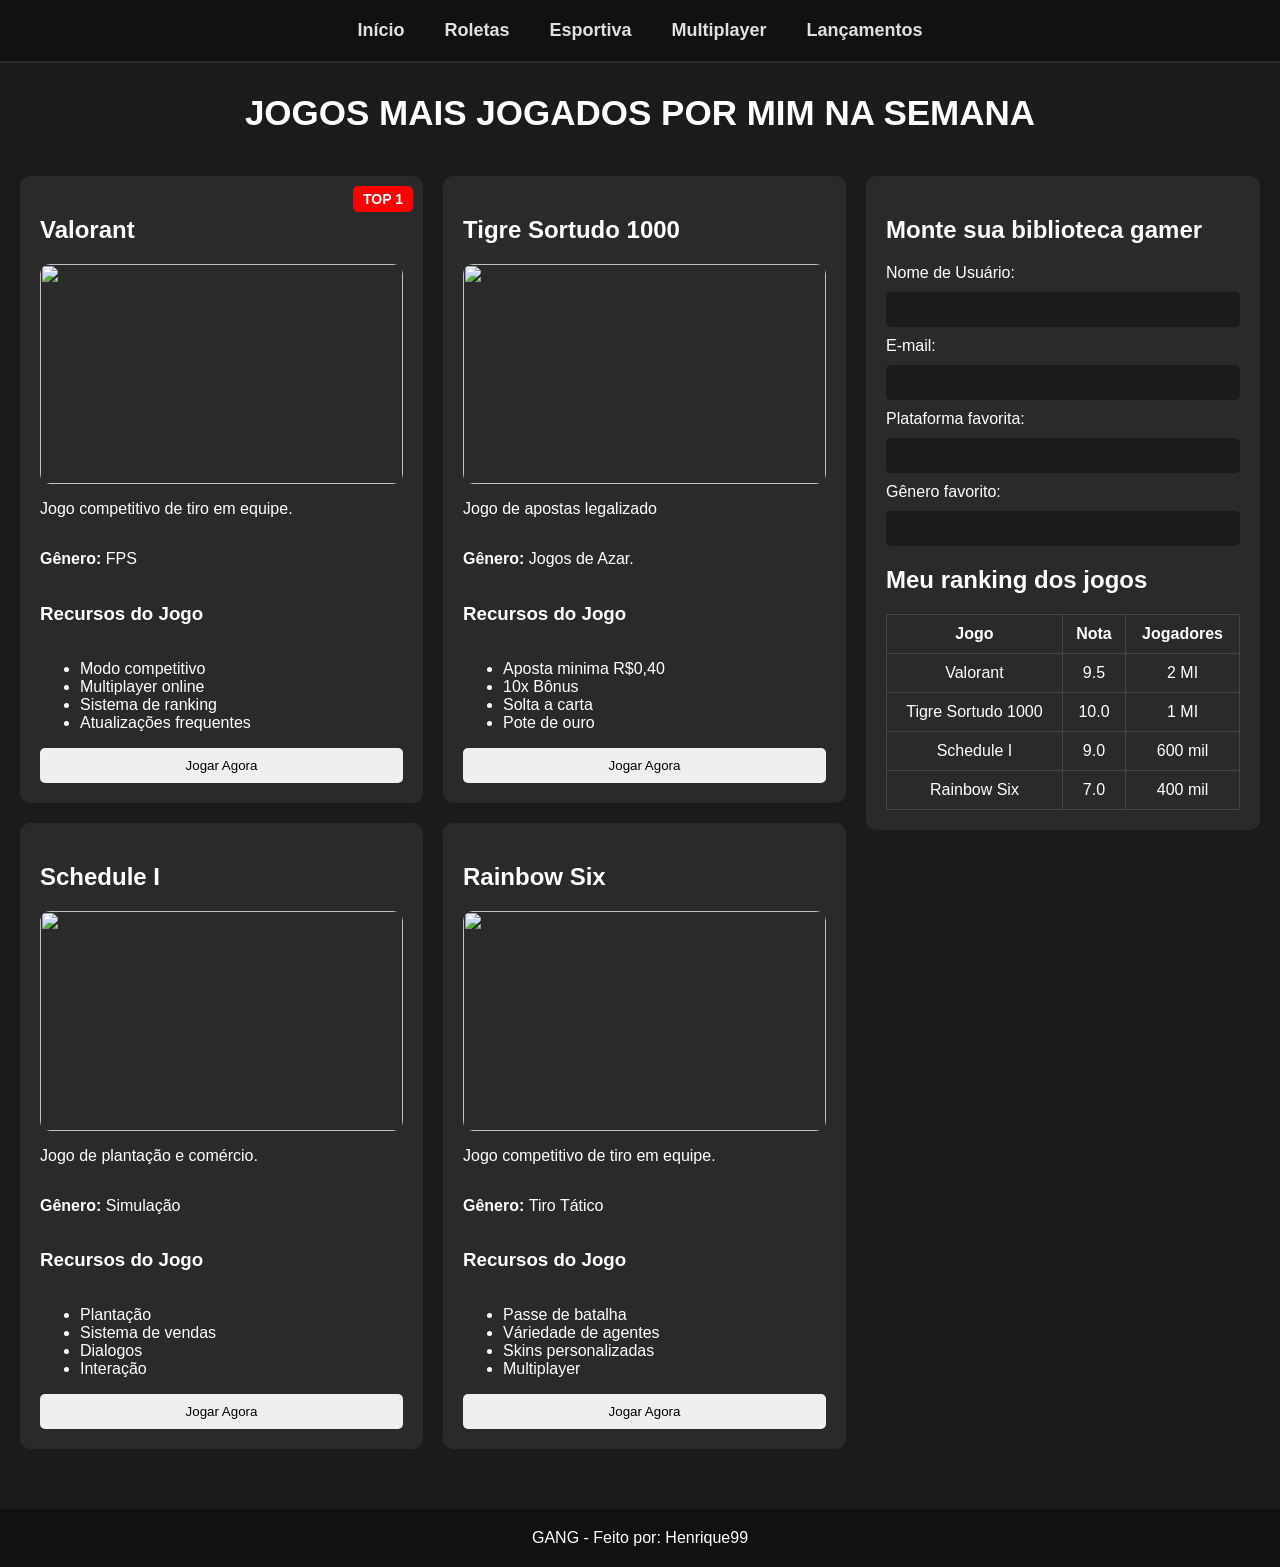
==== jogos.html @ 0448827f "mudei dvotola" ====
<!DOCTYPE html>
<html lang="pt-br">
<head>
    <meta charset="UTF-8">
    <meta name="viewport" content="width=device-width, initial-scale=1.0">
    <title>SITE ESTUDO PROVA</title>
    <link rel="stylesheet" href="jogos.css">
</head>
<body>
   <header>
        <nav>
            <ul>
                <li><a href="#">Início</a></li>
                <li><a href="#">Roletas</a></li>
                <li><a href="#">Esportiva</a></li>
                <li><a href="#">Multiplayer</a></li>
                <li><a href="#">Lançamentos</a></li>

            </ul>

        </nav>

 </header> 
 <h1>JOGOS MAIS JOGADOS POR MIM NA SEMANA</h1>
<main>
    <section class="catalogo-jogos">
        <div class="card-jogo">
            <span class="etiqueta">TOP 1</span>
            <h2>Valorant</h2>
            <img src="img/valorant.jpg">
            <p>Jogo competitivo de tiro em equipe.</p>
            <p><strong>Gênero: </strong>FPS</p>


            <h3>Recursos do Jogo</h3>

            <ul>
                <li>Modo competitivo</li>
                <li>Multiplayer online</li>
                <li>Sistema de ranking</li>
                <li>Atualizações frequentes</li>
            </ul>


            <button>Jogar Agora</button>


        </div>

        <div class="card-jogo">
            <h2>Tigre Sortudo 1000</h2>
            <img src="img/tigresortudo.png">
            <p>Jogo de apostas legalizado</p>
            <p><strong>Gênero: </strong>Jogos de Azar.</p>


            <h3>Recursos do Jogo</h3>

            <ul>
                <li>Aposta minima R$0,40</li>
                <li>10x Bônus</li>
                <li>Solta a carta</li>
                <li>Pote de ouro</li>
            </ul>


            <button>Jogar Agora</button>

        </div>

        <div class="card-jogo">
            <h2>Schedule I</h2>
            <img src="img/schedule.jpg">
            <p>Jogo de plantação e comércio.</p>
            <p><strong>Gênero: </strong>Simulação</p>

            <h3>Recursos do Jogo</h3>

            <ul>
                <li>Plantação</li>
                <li>Sistema de vendas</li>
                <li>Dialogos</li>
                <li>Interação</li>
            </ul>

            <button>Jogar Agora</button>

        </div>

        <div class="card-jogo">
            <h2>Rainbow Six</h2>
            <img src="img/rainbowsix.jpg">
            <p>Jogo competitivo de tiro em equipe.</p>
            <p><strong>Gênero: </strong>Tiro Tático</p>

            <h3>Recursos do Jogo</h3>

            <ul>
                <li>Passe de batalha</li>
                <li>Váriedade de agentes</li>
                <li>Skins personalizadas</li>
                <li>Multiplayer</li>
            </ul>


            <button>Jogar Agora</button>

        </div>

    </section>

    <section class="painel-usuario">
        <h2>Monte sua biblioteca gamer</h2>
        <form>
            <label>Nome de Usuário:</label>
            <input type="text">

            <label>E-mail:</label>
            <input type="E-mail">

            <label>Plataforma favorita:</label>
            <input type="text">

            <label>Gênero favorito:</label>
            <input type="text">
        </form>

        <h2>Meu ranking dos jogos</h2>

        <table>
            <tr>
                <th>Jogo</th>
                <th>Nota</th>
                <th>Jogadores</th>
            </tr>

            <tr>
                <td>Valorant</td>
                <td>9.5</td>
                <td>2 MI</td>
            </tr>

            <tr>
                <td>Tigre Sortudo 1000</td>
                <td>10.0</td>
                <td>1 MI</td>

            </tr>

            <tr>
                <td>Schedule I</td>
                <td>9.0</td>
                <td>600 mil</td>
            </tr>

            <tr>
                <td>Rainbow Six</td>
                <td>7.0</td>
                <td>400 mil</td>
            </tr>


        </table>


    </section>

</main>



<footer>
   GANG - Feito por: Henrique99

</footer>
</body>
</html>
---- jogos.css ----
{
    boxs-izing:border-box;
}

body{
    margin: 0;
    background-color: #1b1b1b;
    color: white;
    font-family: Arial, Helvetica, sans-serif;
}

header{
    background: #111;
    padding: 20px 40px;
    border-bottom: 2px solid #2a2a2a;
    position: sticky;
    top: 0;
}

nav ul{
    display: flex;
    justify-content: center;
    gap: 40px;
    list-style: none;
    margin: 0;
    padding: 0;
}

nav a{
    text-decoration: none;
    color: #e0e0e0;
    font-size: 18px;
    font-weight: bold;
    transition: 0.3s;
    padding-bottom: 5px;
}

nav a:hover{
    color: #00ffff;
    border-bottom: 2px solid #00ffff;

}
main{
    display: flex;
    gap: 20px;
    padding: 20px;
}
h1{
    text-align: center;
    margin-top: 40px;
    font-size: 35px;
    margin-top: 30px;
}

.etiqueta{
    position: absolute;
    top: 10px;
    right: 10px;
    right: 10px;
    background-color: red;
    color: white;
    padding: 5px 10px;
    border-radius: 5px;
    font-size: 14px;
    font-weight: bold;
}
.catalogo-jogos{
    width: 70%;
    display: grid;
    grid-template-columns: 1fr 1fr;
    gap: 20px;
}
.card-jogo{
    display: flex;
    flex-direction: column;
    background-color: #2a2a2a;
    padding: 20px;
    border-radius: 10px;
    transition: 0.3s;
    position: relative;
}
.card-jogo img{
    width: 100%;
    height: 220px;
    border-radius: 10px;
}
.card-jogo button{
    margin-top: auto;
    padding: 10px;
    border: none;
    border-radius: 5px;
    cursor: pointer;
}
.card-jogo button:hover{
    background-color: #00ffff;
}

.painel-usuario{
    width: 30%;
    background-color: #2a2a2a;
    padding: 20px;
    border-radius: 10px;
    height: fit-content;
}

form{
    display: flex;
    flex-direction: column;
    gap: 10px;
}

form input{
    padding: 10px;
    border: none;
    border-radius: 5px;
    background-color: #1b1b1b;
    color: white;
}
table{
    width: 100%;
    border-collapse: collapse;
    margin-top: 20px;
}

th, td{
    border: 1px solid #444;
    padding: 10px;
    text-align: center;
}

footer{
    background-color: #111;
    color: white;
    text-align: center;
    padding: 20px;
    margin-top: 40px;
}
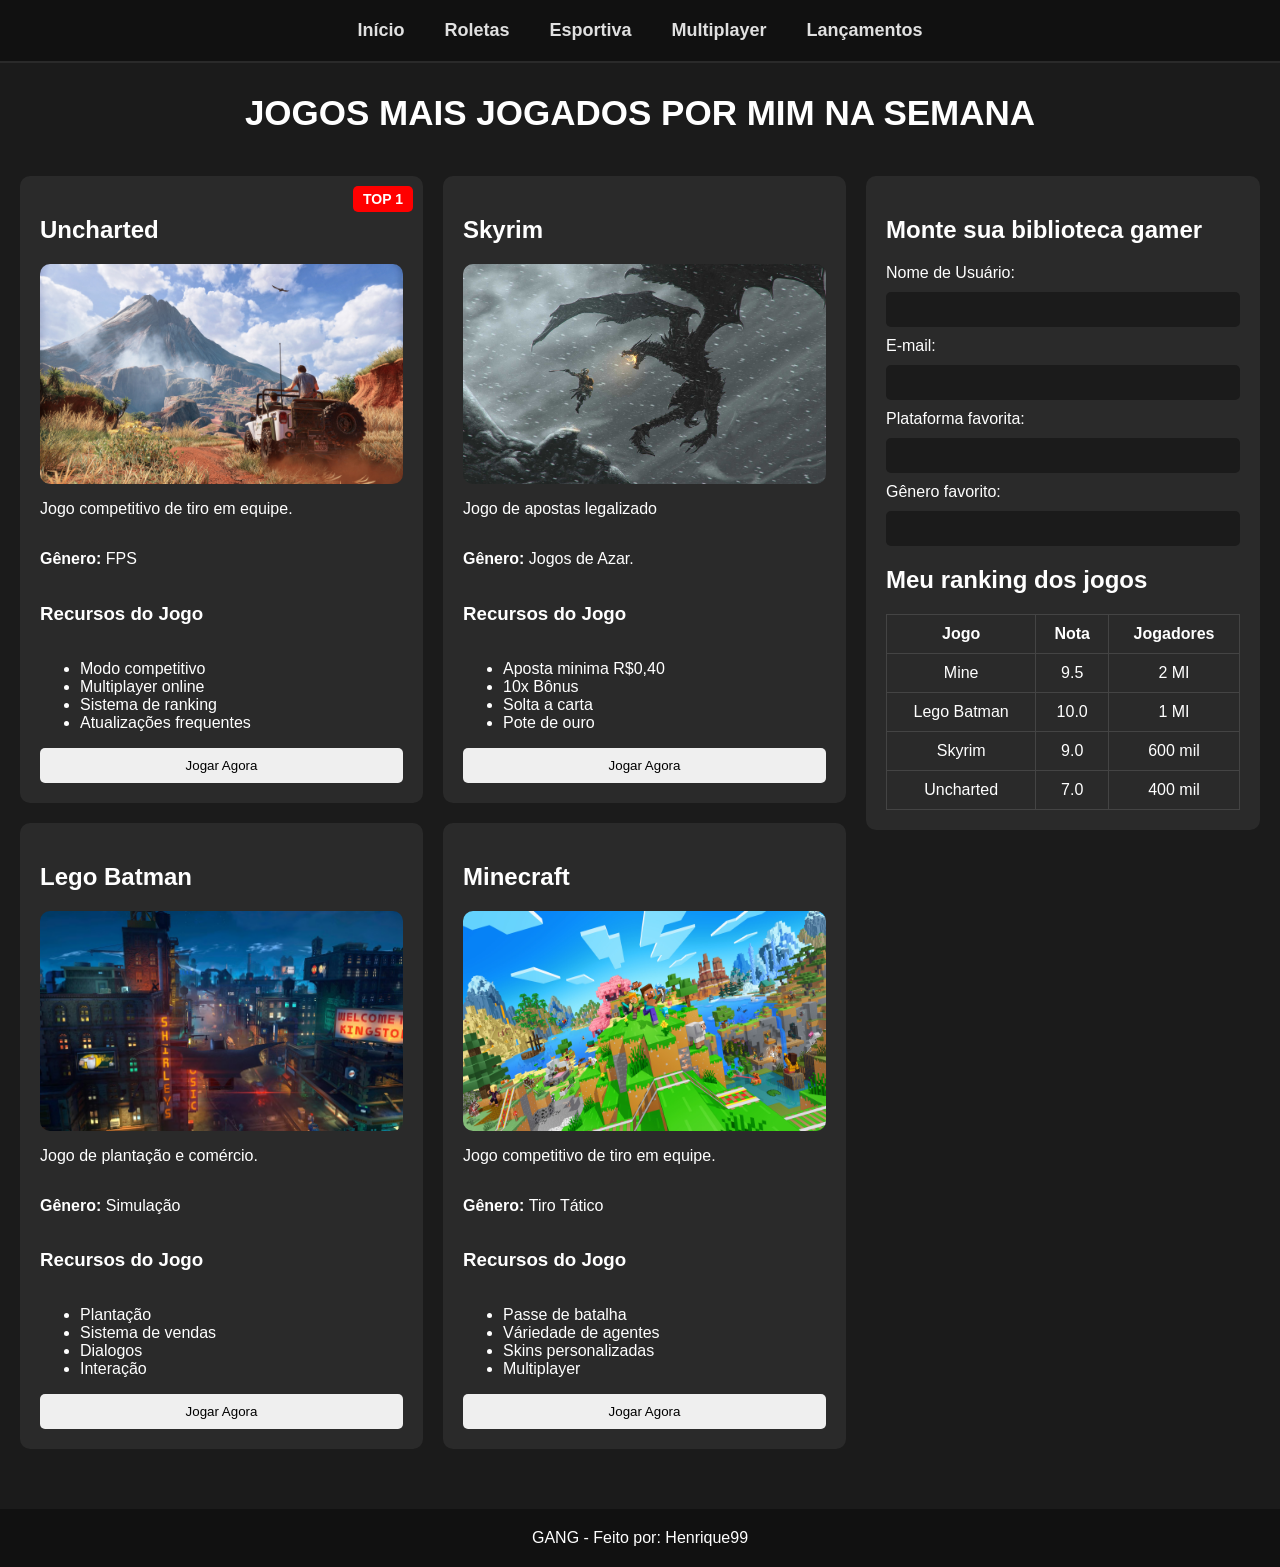
==== commit 6b5f2179: "mudei" ====
--- a/jogos.html
+++ b/jogos.html
@@ -26,8 +26,8 @@
     <section class="catalogo-jogos">
         <div class="card-jogo">
             <span class="etiqueta">TOP 1</span>
-            <h2>Valorant</h2>
-            <img src="img/valorant.jpg">
+            <h2>Uncharted</h2>
+            <img src="imagens/uncharted.jpg">
             <p>Jogo competitivo de tiro em equipe.</p>
             <p><strong>Gênero: </strong>FPS</p>
 
@@ -48,8 +48,8 @@
         </div>
 
         <div class="card-jogo">
-            <h2>Tigre Sortudo 1000</h2>
-            <img src="img/tigresortudo.png">
+            <h2>Skyrim</h2>
+            <img src="imagens/skyrim.jpg">
             <p>Jogo de apostas legalizado</p>
             <p><strong>Gênero: </strong>Jogos de Azar.</p>
 
@@ -69,8 +69,8 @@
         </div>
 
         <div class="card-jogo">
-            <h2>Schedule I</h2>
-            <img src="img/schedule.jpg">
+            <h2>Lego Batman</h2>
+            <img src="imagens/batman.avif">
             <p>Jogo de plantação e comércio.</p>
             <p><strong>Gênero: </strong>Simulação</p>
 
@@ -88,8 +88,8 @@
         </div>
 
         <div class="card-jogo">
-            <h2>Rainbow Six</h2>
-            <img src="img/rainbowsix.jpg">
+            <h2>Minecraft</h2>
+            <img src="imagens/minecraft.jpeg">
             <p>Jogo competitivo de tiro em equipe.</p>
             <p><strong>Gênero: </strong>Tiro Tático</p>
 
@@ -135,26 +135,26 @@
             </tr>
 
             <tr>
-                <td>Valorant</td>
+                <td>Mine</td>
                 <td>9.5</td>
                 <td>2 MI</td>
             </tr>
 
             <tr>
-                <td>Tigre Sortudo 1000</td>
+                <td>Lego Batman</td>
                 <td>10.0</td>
                 <td>1 MI</td>
 
             </tr>
 
             <tr>
-                <td>Schedule I</td>
+                <td>Skyrim</td>
                 <td>9.0</td>
                 <td>600 mil</td>
             </tr>
 
             <tr>
-                <td>Rainbow Six</td>
+                <td>Uncharted</td>
                 <td>7.0</td>
                 <td>400 mil</td>
             </tr>
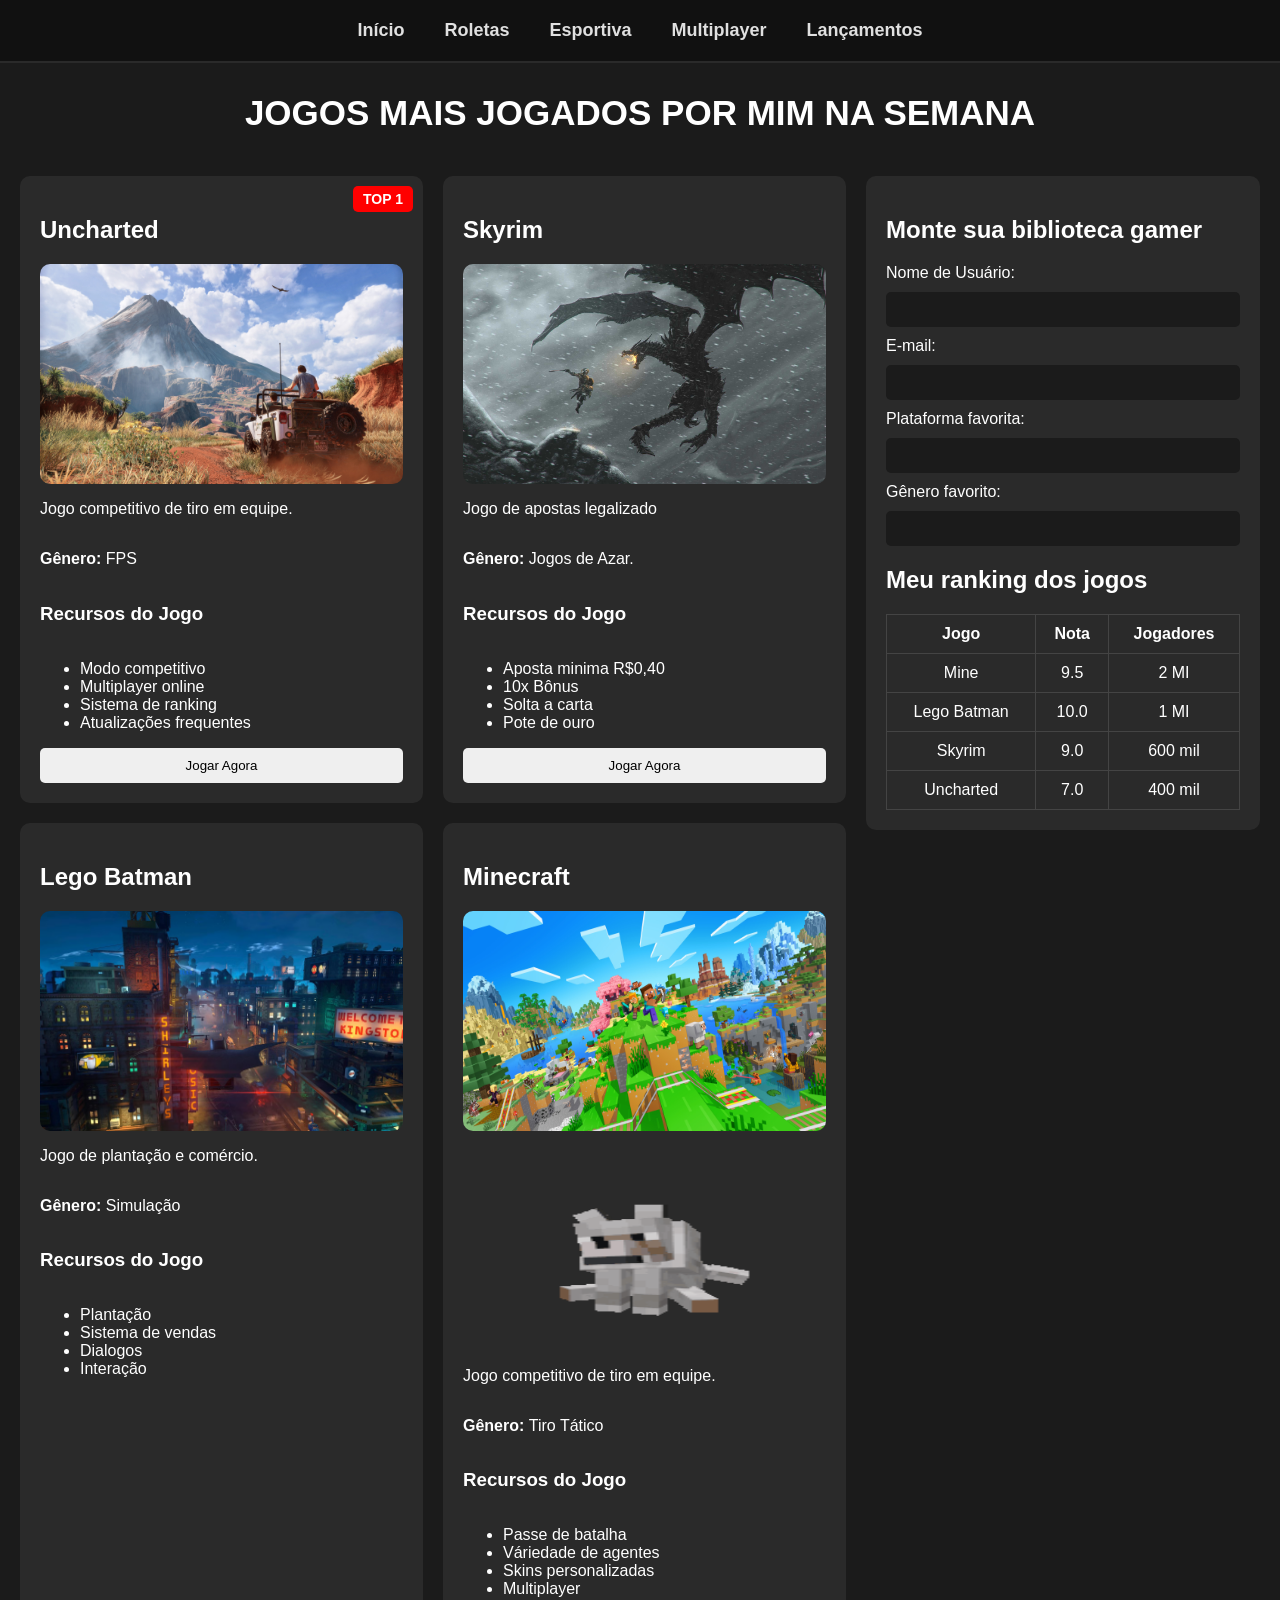
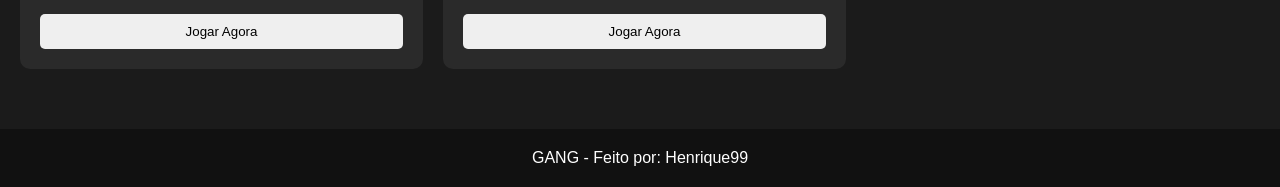
==== commit aad5de11: "gifs" ====
--- a/jogos.html
+++ b/jogos.html
@@ -90,6 +90,7 @@
         <div class="card-jogo">
             <h2>Minecraft</h2>
             <img src="imagens/minecraft.jpeg">
+            <img src="gifs/dog.gif" class="gif-dog">
             <p>Jogo competitivo de tiro em equipe.</p>
             <p><strong>Gênero: </strong>Tiro Tático</p>
 
--- a/jogos.css
+++ b/jogos.css
@@ -14,6 +14,7 @@
     padding: 20px 40px;
     border-bottom: 2px solid #2a2a2a;
     position: sticky;
+    z-index: 100;
     top: 0;
 }
 
@@ -95,6 +96,10 @@
     background-color: #00ffff;
 }
 
+.card-jogo:hover{
+    filter: grayscale(80%);
+}
+
 .painel-usuario{
     width: 30%;
     background-color: #2a2a2a;
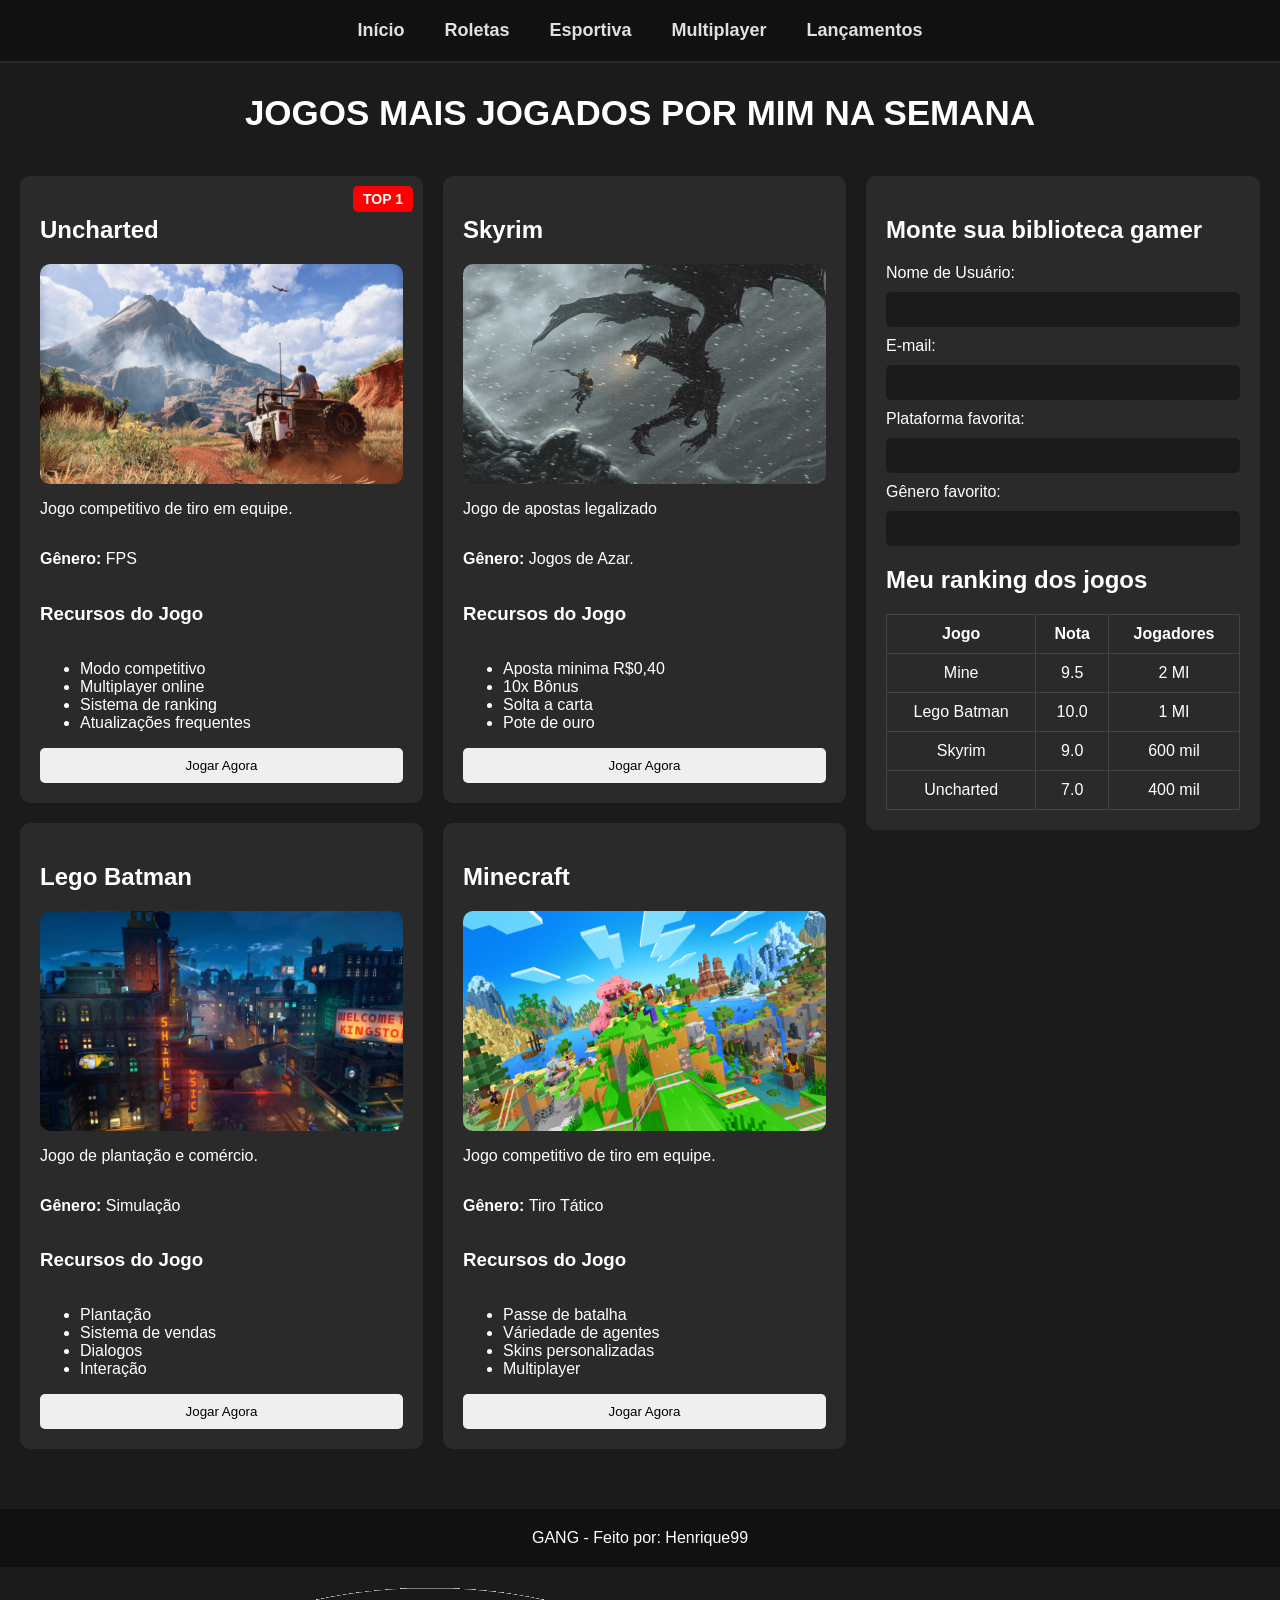
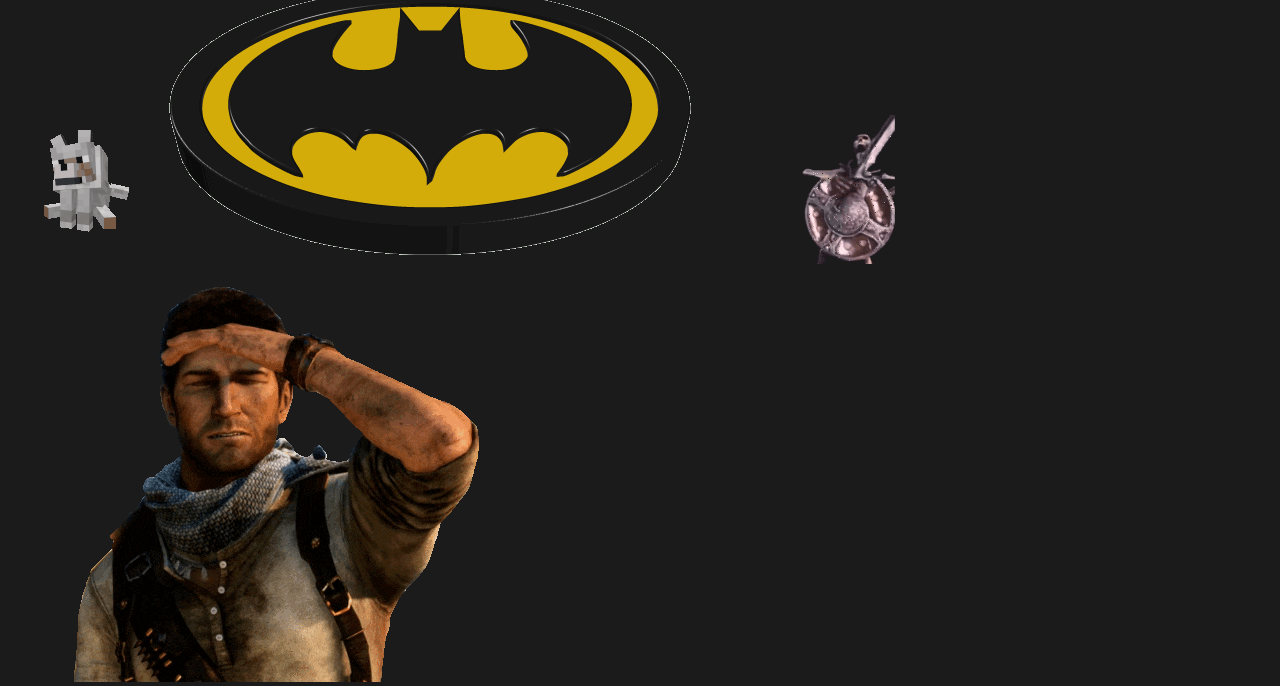
==== commit 4713b33b: "gifsss" ====
--- a/jogos.html
+++ b/jogos.html
@@ -90,7 +90,6 @@
         <div class="card-jogo">
             <h2>Minecraft</h2>
             <img src="imagens/minecraft.jpeg">
-            <img src="gifs/dog.gif" class="gif-dog">
             <p>Jogo competitivo de tiro em equipe.</p>
             <p><strong>Gênero: </strong>Tiro Tático</p>
 
@@ -174,5 +173,15 @@
    GANG - Feito por: Henrique99
 
 </footer>
+
+<div class="gifzada">
+
+    <img src="gifs/dog.gif" class="dog">
+    <img src="gifs/batsinal.gif" class="batsinal">
+    <img src="gifs/esqueleto.gif" class="esqueleto">
+    <img src="gifs/nathan.gif" class="nathan">
+
+</div>
+
 </body>
 </html>
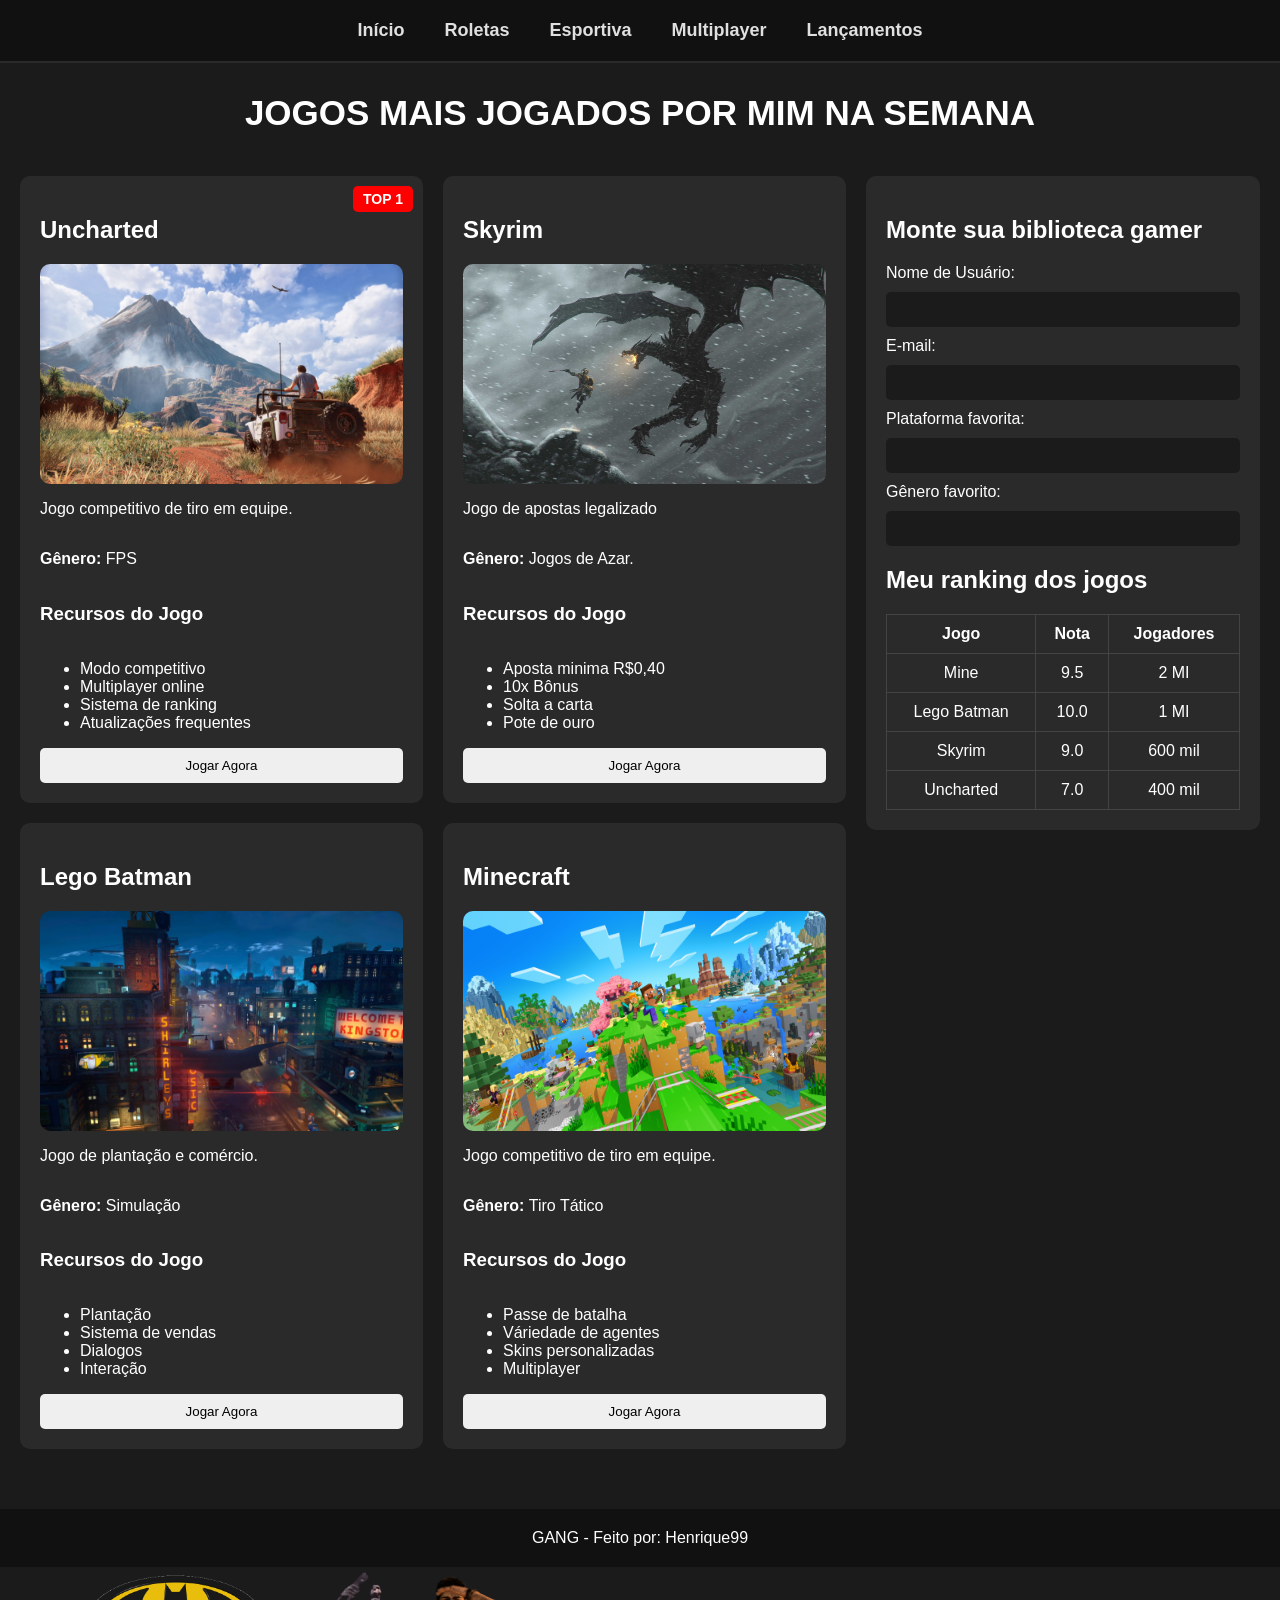
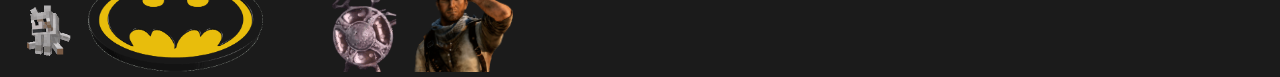
==== commit 6463dd2b: "terminei" ====
--- a/jogos.html
+++ b/jogos.html
@@ -176,10 +176,10 @@
 
 <div class="gifzada">
 
-    <img src="gifs/dog.gif" class="dog">
-    <img src="gifs/batsinal.gif" class="batsinal">
-    <img src="gifs/esqueleto.gif" class="esqueleto">
-    <img src="gifs/nathan.gif" class="nathan">
+    <img src="gifs/dog.gif" id="dog">
+    <img src="gifs/batsinal.gif" id="batsinal">
+    <img src="gifs/esqueleto.gif" id="esqueleto">
+    <img src="gifs/nathan.gif" id="nathan">
 
 </div>
 
--- a/jogos.css
+++ b/jogos.css
@@ -139,4 +139,12 @@
     text-align: center;
     padding: 20px;
     margin-top: 40px;
-}+}
+
+.gifzada{
+    display: flex;
+    flex-direction: row;
+    padding: 5px;
+    width: auto;
+    height: 100px;
+}
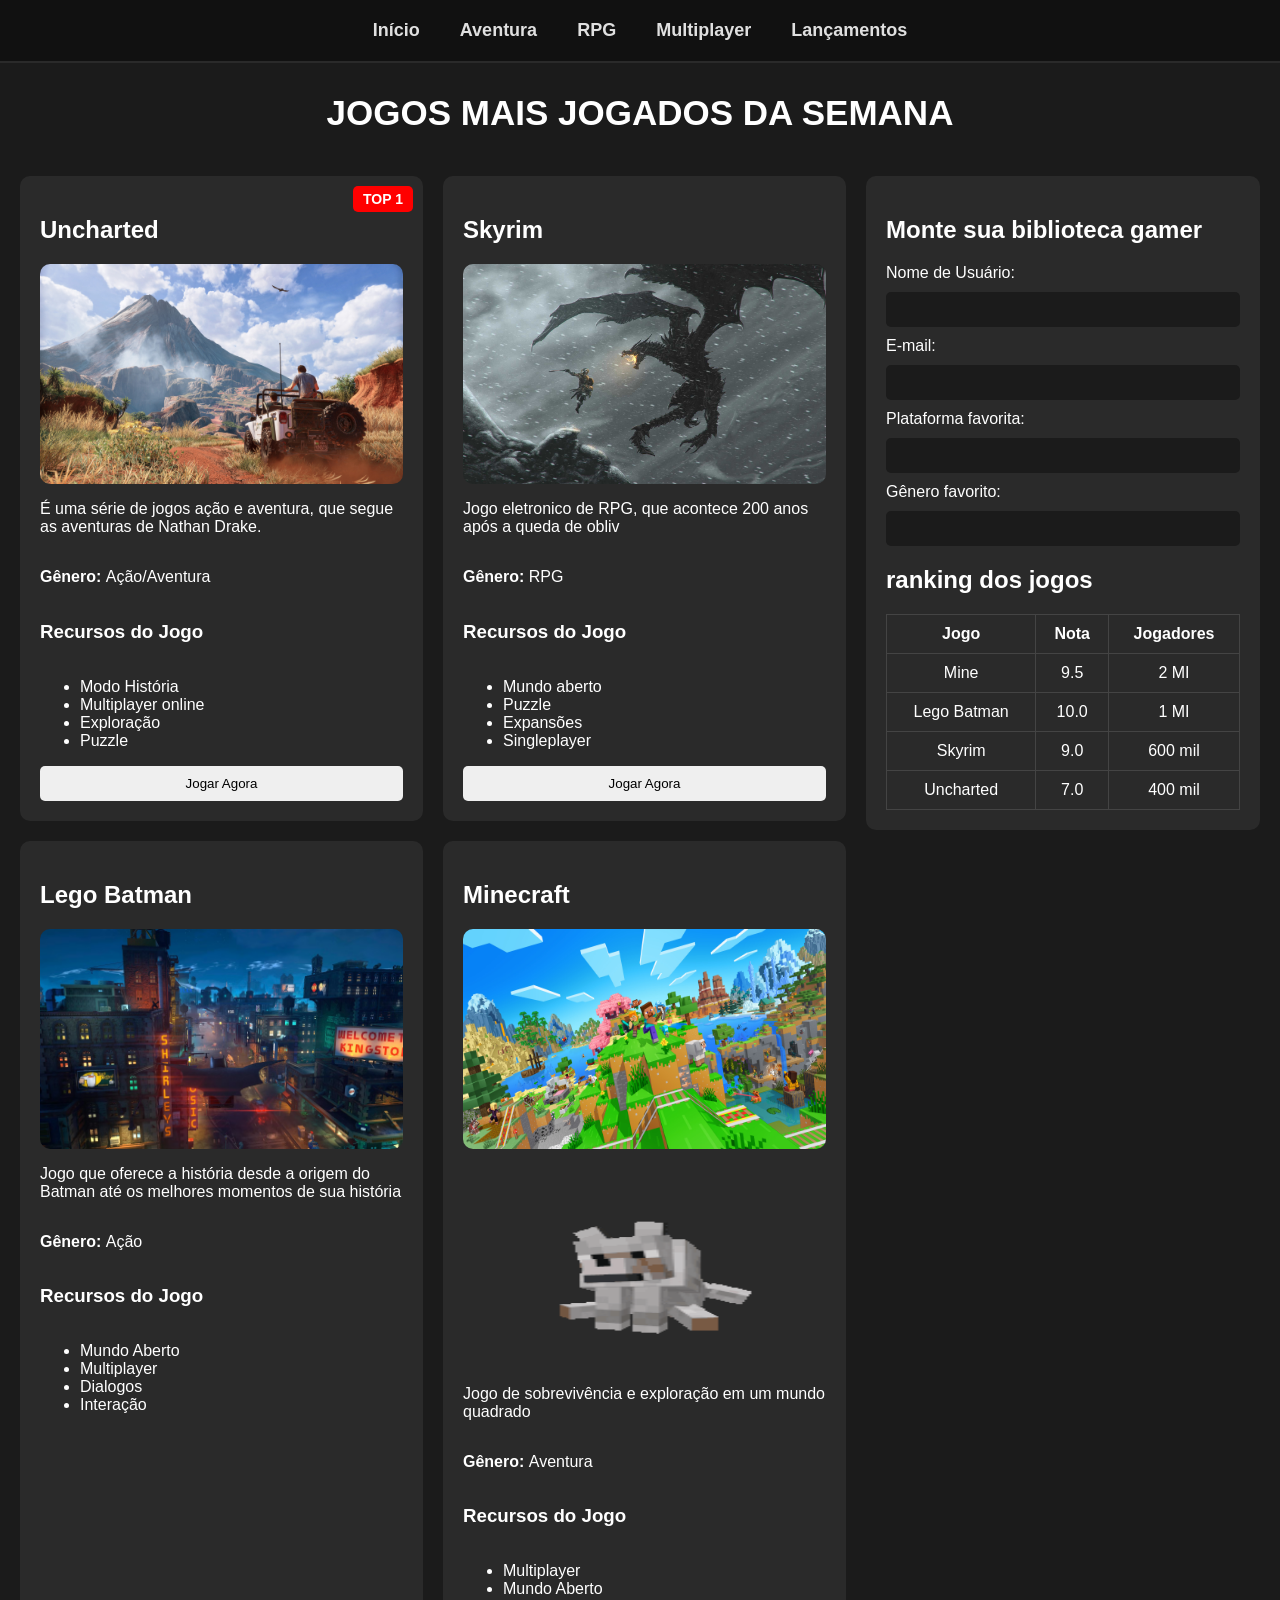
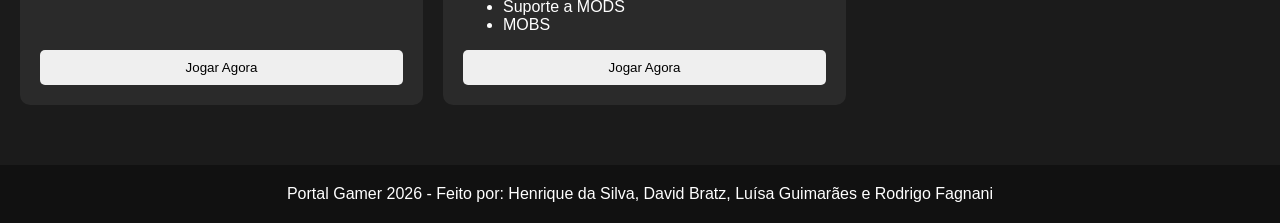
==== commit 7a3db67c: "Update jogos.html" ====
--- a/jogos.html
+++ b/jogos.html
@@ -3,7 +3,7 @@
 <head>
     <meta charset="UTF-8">
     <meta name="viewport" content="width=device-width, initial-scale=1.0">
-    <title>SITE ESTUDO PROVA</title>
+    <title>SITE PROVA</title>
     <link rel="stylesheet" href="jogos.css">
 </head>
 <body>
@@ -11,8 +11,8 @@
         <nav>
             <ul>
                 <li><a href="#">Início</a></li>
-                <li><a href="#">Roletas</a></li>
-                <li><a href="#">Esportiva</a></li>
+                <li><a href="#">Aventura</a></li>
+                <li><a href="#">RPG</a></li>
                 <li><a href="#">Multiplayer</a></li>
                 <li><a href="#">Lançamentos</a></li>
 
@@ -21,24 +21,24 @@
         </nav>
 
  </header> 
- <h1>JOGOS MAIS JOGADOS POR MIM NA SEMANA</h1>
+ <h1>JOGOS MAIS JOGADOS DA SEMANA</h1>
 <main>
     <section class="catalogo-jogos">
         <div class="card-jogo">
             <span class="etiqueta">TOP 1</span>
             <h2>Uncharted</h2>
             <img src="imagens/uncharted.jpg">
-            <p>Jogo competitivo de tiro em equipe.</p>
-            <p><strong>Gênero: </strong>FPS</p>
+            <p>É uma série de jogos ação e aventura, que segue as aventuras de Nathan Drake.</p>
+            <p><strong>Gênero: </strong>Ação/Aventura</p>
 
 
             <h3>Recursos do Jogo</h3>
 
             <ul>
-                <li>Modo competitivo</li>
+                <li>Modo História</li>
                 <li>Multiplayer online</li>
-                <li>Sistema de ranking</li>
-                <li>Atualizações frequentes</li>
+                <li>Exploração</li>
+                <li>Puzzle</li>
             </ul>
 
 
@@ -50,17 +50,17 @@
         <div class="card-jogo">
             <h2>Skyrim</h2>
             <img src="imagens/skyrim.jpg">
-            <p>Jogo de apostas legalizado</p>
-            <p><strong>Gênero: </strong>Jogos de Azar.</p>
+            <p>Jogo eletronico de RPG, que acontece 200 anos após a queda de obliv</p>
+            <p><strong>Gênero: </strong>RPG</p>
 
 
             <h3>Recursos do Jogo</h3>
 
             <ul>
-                <li>Aposta minima R$0,40</li>
-                <li>10x Bônus</li>
-                <li>Solta a carta</li>
-                <li>Pote de ouro</li>
+                <li>Mundo aberto</li>
+                <li>Puzzle</li>
+                <li>Expansões</li>
+                <li>Singleplayer</li>
             </ul>
 
 
@@ -71,14 +71,14 @@
         <div class="card-jogo">
             <h2>Lego Batman</h2>
             <img src="imagens/batman.avif">
-            <p>Jogo de plantação e comércio.</p>
-            <p><strong>Gênero: </strong>Simulação</p>
+            <p>Jogo que oferece a história desde a origem do Batman até os melhores momentos de sua história</p>
+            <p><strong>Gênero: </strong>Ação</p>
 
             <h3>Recursos do Jogo</h3>
 
             <ul>
-                <li>Plantação</li>
-                <li>Sistema de vendas</li>
+                <li>Mundo Aberto</li>
+                <li>Multiplayer</li>
                 <li>Dialogos</li>
                 <li>Interação</li>
             </ul>
@@ -90,16 +90,17 @@
         <div class="card-jogo">
             <h2>Minecraft</h2>
             <img src="imagens/minecraft.jpeg">
-            <p>Jogo competitivo de tiro em equipe.</p>
-            <p><strong>Gênero: </strong>Tiro Tático</p>
+            <img src="gifs/dog.gif" class="gif-dog">
+            <p>Jogo de sobrevivência e exploração em um mundo quadrado</p>
+            <p><strong>Gênero: </strong>Aventura</p>
 
             <h3>Recursos do Jogo</h3>
 
             <ul>
-                <li>Passe de batalha</li>
-                <li>Váriedade de agentes</li>
-                <li>Skins personalizadas</li>
                 <li>Multiplayer</li>
+                <li>Mundo Aberto</li>
+                <li>Suporte a MODS</li>
+                <li>MOBS</li>
             </ul>
 
 
@@ -125,7 +126,7 @@
             <input type="text">
         </form>
 
-        <h2>Meu ranking dos jogos</h2>
+        <h2>ranking dos jogos</h2>
 
         <table>
             <tr>
@@ -170,18 +171,8 @@
 
 
 <footer>
-   GANG - Feito por: Henrique99
+   Portal Gamer 2026 - Feito por: Henrique da Silva, David Bratz, Luísa Guimarães e Rodrigo Fagnani
 
 </footer>
-
-<div class="gifzada">
-
-    <img src="gifs/dog.gif" id="dog">
-    <img src="gifs/batsinal.gif" id="batsinal">
-    <img src="gifs/esqueleto.gif" id="esqueleto">
-    <img src="gifs/nathan.gif" id="nathan">
-
-</div>
-
 </body>
 </html>
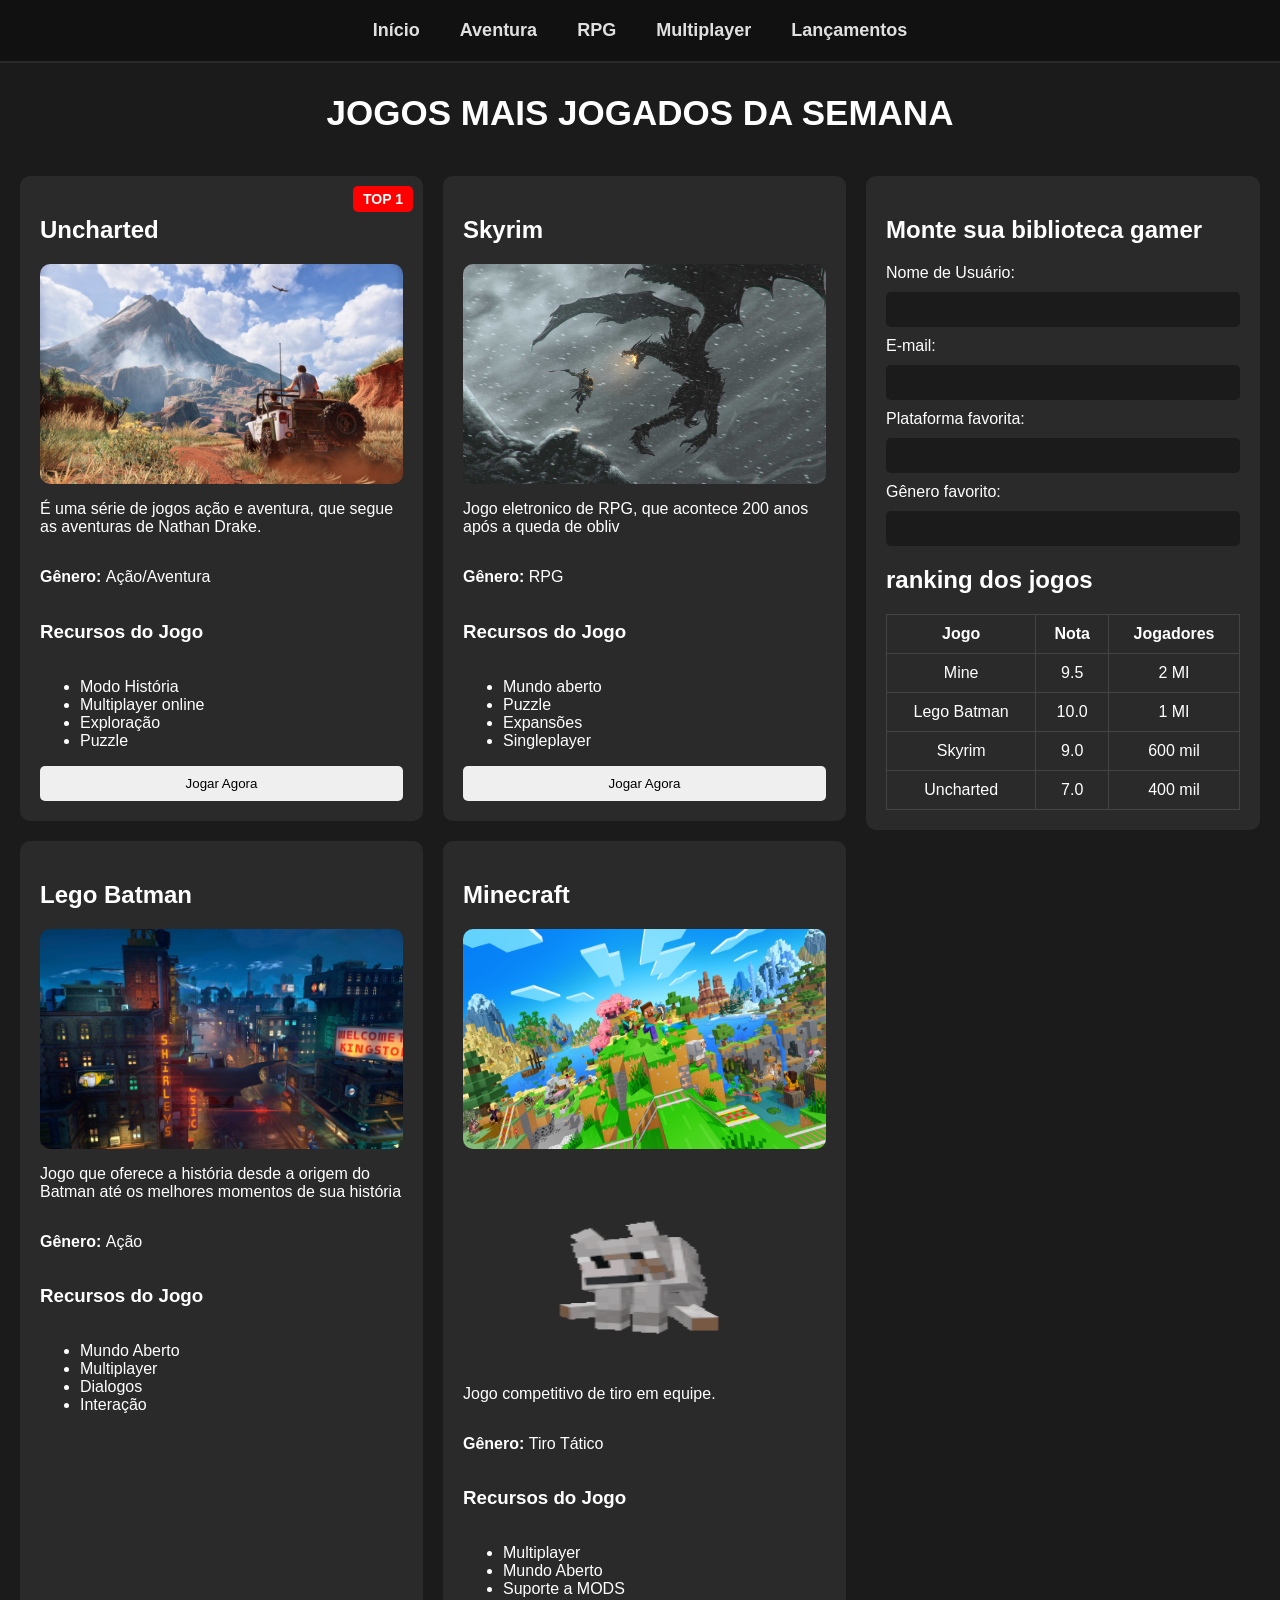
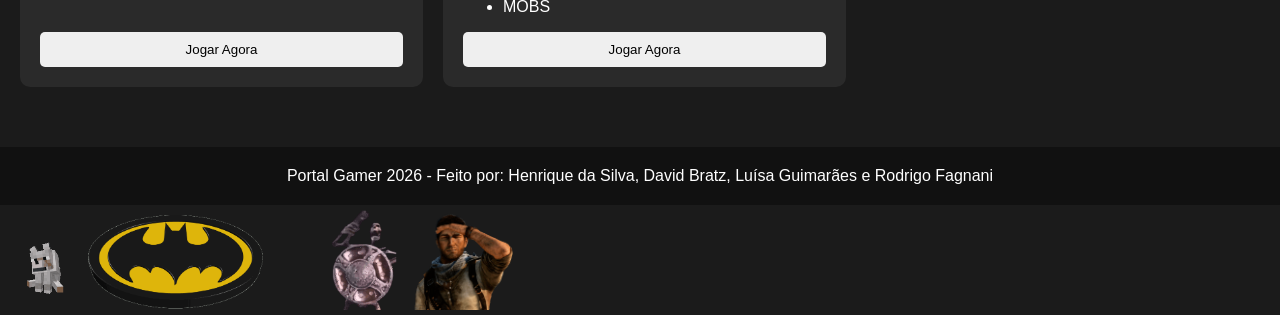
==== commit a674f7fc: "hhhh" ====
--- a/jogos.html
+++ b/jogos.html
@@ -91,8 +91,8 @@
             <h2>Minecraft</h2>
             <img src="imagens/minecraft.jpeg">
             <img src="gifs/dog.gif" class="gif-dog">
-            <p>Jogo de sobrevivência e exploração em um mundo quadrado</p>
-            <p><strong>Gênero: </strong>Aventura</p>
+            <p>Jogo competitivo de tiro em equipe.</p>
+            <p><strong>Gênero: </strong>Tiro Tático</p>
 
             <h3>Recursos do Jogo</h3>
 
@@ -174,5 +174,15 @@
    Portal Gamer 2026 - Feito por: Henrique da Silva, David Bratz, Luísa Guimarães e Rodrigo Fagnani
 
 </footer>
+
+<div class="gifzada">
+
+    <img src="gifs/dog.gif" id="dog">
+    <img src="gifs/batsinal.gif" id="batsinal">
+    <img src="gifs/esqueleto.gif" id="esqueleto">
+    <img src="gifs/nathan.gif" id="nathan">
+
+</div>
+
 </body>
 </html>
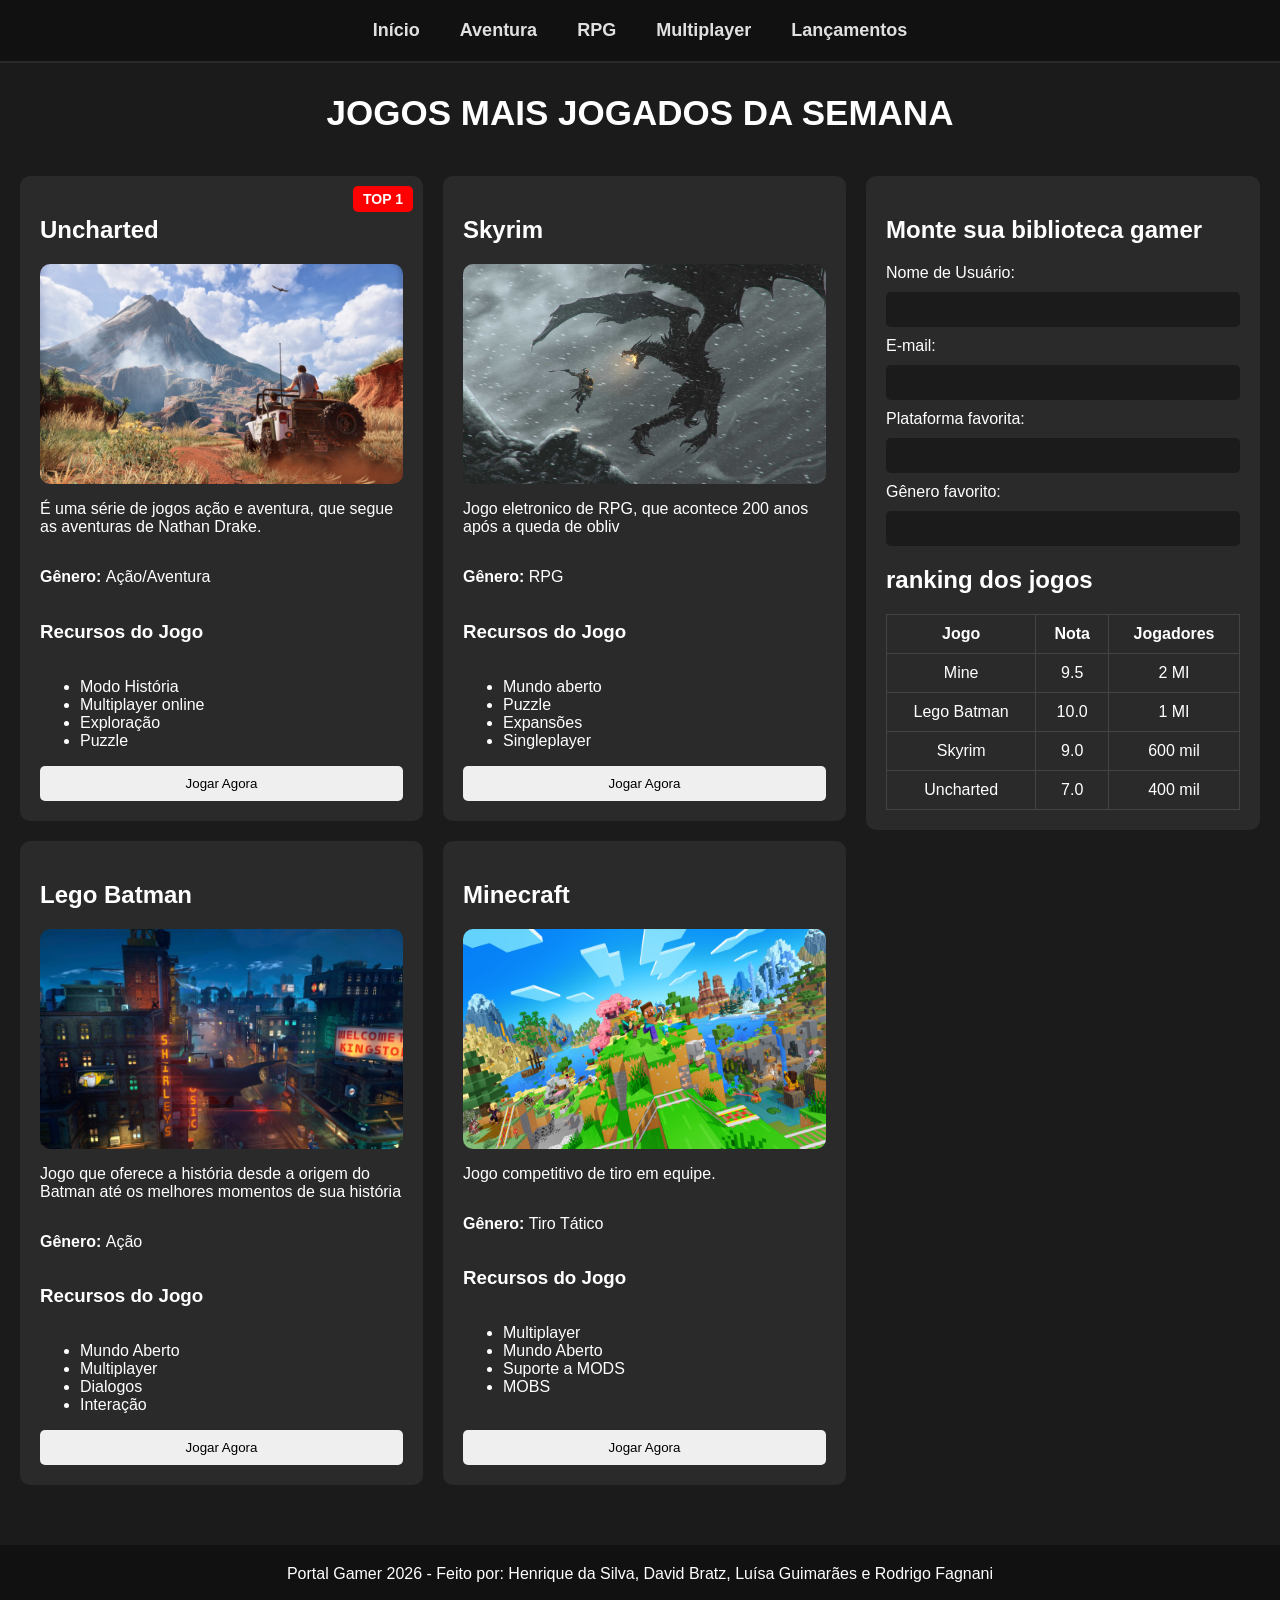
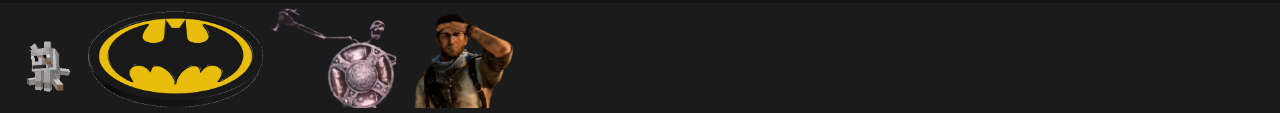
==== commit c2ea1e75: "ultima" ====
--- a/jogos.html
+++ b/jogos.html
@@ -90,7 +90,6 @@
         <div class="card-jogo">
             <h2>Minecraft</h2>
             <img src="imagens/minecraft.jpeg">
-            <img src="gifs/dog.gif" class="gif-dog">
             <p>Jogo competitivo de tiro em equipe.</p>
             <p><strong>Gênero: </strong>Tiro Tático</p>
 
